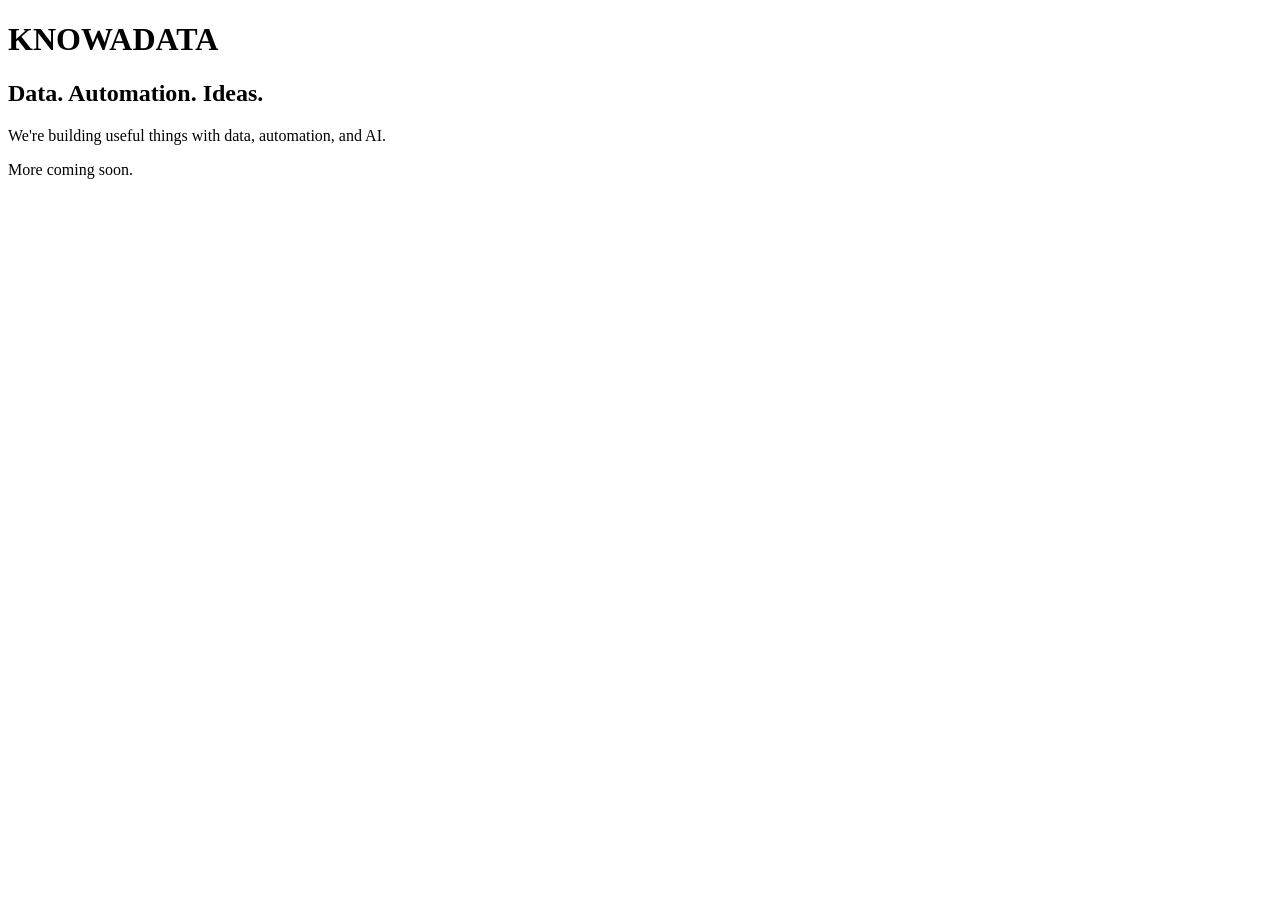
==== index.html @ 304e1655 "Add initial Knowadata homepage" ====
<!DOCTYPE html>
<html lang="en">
<head>
    <meta charset="UTF-8">
    <meta name="viewport" content="width=device-width, initial-scale=1.0">
    <title>Knowadata</title>
</head>

<body>
    <h1>KNOWADATA</h1>

    <h2>Data. Automation. Ideas.</h2>

    <p>
        We're building useful things with data, automation, and AI.
    </p>

    <p>
        More coming soon.
    </p>
</body>
</html>
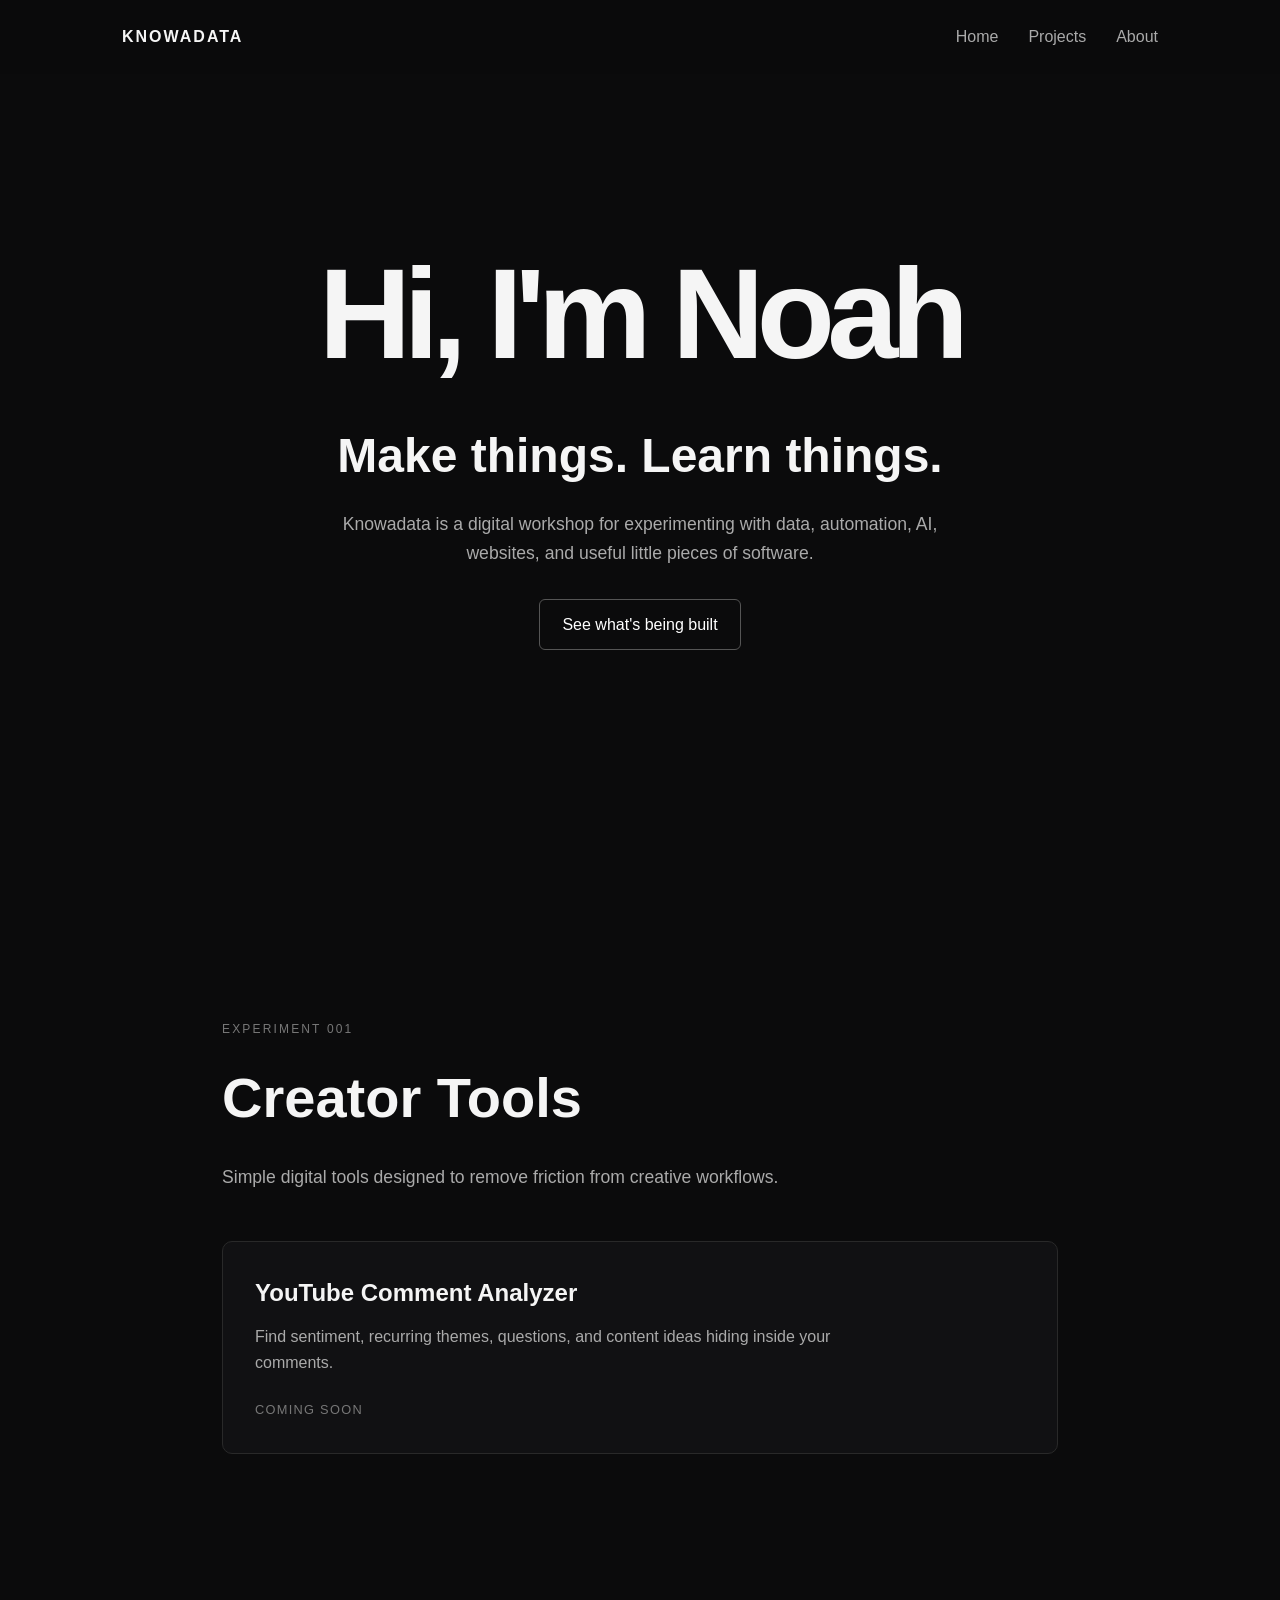
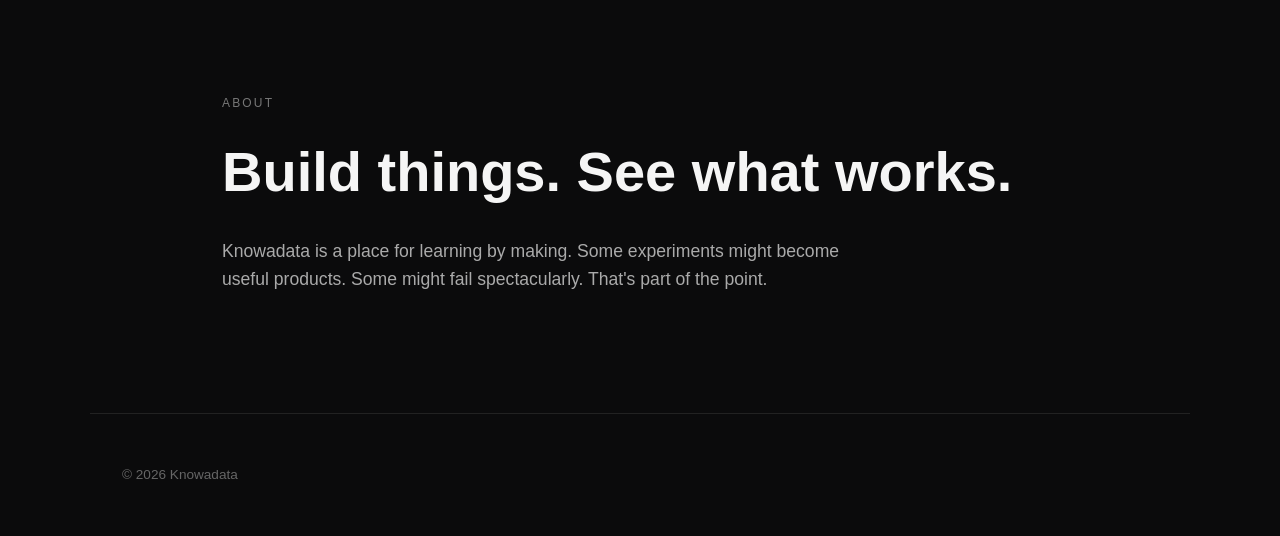
==== commit 94c2d883: "Build animated Knowadata homepage" ====
--- a/index.html
+++ b/index.html
@@ -1,22 +1,108 @@
 <!DOCTYPE html>
 <html lang="en">
+
 <head>
     <meta charset="UTF-8">
     <meta name="viewport" content="width=device-width, initial-scale=1.0">
+
     <title>Knowadata</title>
+
+    <link rel="stylesheet" href="styles.css">
 </head>
 
 <body>
-    <h1>KNOWADATA</h1>
 
-    <h2>Data. Automation. Ideas.</h2>
+    <header>
+        <nav>
+            <div class="logo">KNOWADATA</div>
 
-    <p>
-        We're building useful things with data, automation, and AI.
-    </p>
+            <div class="nav-links">
+                <a href="#home">Home</a>
+                <a href="#projects">Projects</a>
+                <a href="#about">About</a>
+            </div>
+        </nav>
+    </header>
 
-    <p>
-        More coming soon.
-    </p>
+
+    <main>
+
+        <!-- HERO -->
+        <section id="home" class="hero">
+
+	    <div class="brand-animation" aria-label="Knowadata">
+	        DATA
+	    </div>
+
+            <h1>Make things. Learn things.</h1>
+
+            <p class="hero-text">
+                Knowadata is a digital workshop for experimenting with
+                data, automation, AI, websites, and useful little pieces
+                of software.
+            </p>
+
+            <a class="button" href="#projects">
+                See what's being built
+            </a>
+
+        </section>
+
+
+        <!-- PROJECTS -->
+        <section id="projects" class="section">
+
+            <p class="eyebrow">EXPERIMENT 001</p>
+
+            <h2>Creator Tools</h2>
+
+            <p>
+                Simple digital tools designed to remove friction
+                from creative workflows.
+            </p>
+
+            <div class="project-card">
+
+                <h3>YouTube Comment Analyzer</h3>
+
+                <p>
+                    Find sentiment, recurring themes, questions,
+                    and content ideas hiding inside your comments.
+                </p>
+
+                <span>Coming soon</span>
+
+            </div>
+
+        </section>
+
+
+        <!-- ABOUT -->
+        <section id="about" class="section">
+
+            <p class="eyebrow">ABOUT</p>
+
+            <h2>Build things. See what works.</h2>
+
+            <p>
+                Knowadata is a place for learning by making.
+                Some experiments might become useful products.
+                Some might fail spectacularly.
+                That's part of the point.
+            </p>
+
+        </section>
+
+    </main>
+
+
+    <footer>
+        <p>© 2026 Knowadata</p>
+    </footer>
+
+
+    <script src="script.js"></script>
+
 </body>
+
 </html>
--- a/styles.css
+++ b/styles.css
@@ -0,0 +1,243 @@
+/* ------------------------------
+   KNOWADATA
+   Base styles
+------------------------------ */
+
+* {
+    box-sizing: border-box;
+    margin: 0;
+    padding: 0;
+}
+
+html {
+    scroll-behavior: smooth;
+}
+
+body {
+    background: #0b0b0c;
+    color: #f5f5f5;
+    font-family: Arial, Helvetica, sans-serif;
+    line-height: 1.6;
+}
+
+
+/* NAVIGATION */
+
+header {
+    position: fixed;
+    top: 0;
+    width: 100%;
+    background: rgba(11, 11, 12, 0.9);
+    z-index: 100;
+}
+
+nav {
+    max-width: 1100px;
+    margin: auto;
+    padding: 24px 32px;
+
+    display: flex;
+    justify-content: space-between;
+    align-items: center;
+}
+
+.logo {
+    font-weight: 700;
+    letter-spacing: 2px;
+}
+
+.nav-links {
+    display: flex;
+    gap: 30px;
+}
+
+.nav-links a {
+    color: #aaa;
+    text-decoration: none;
+    transition: color 0.2s ease;
+}
+
+.nav-links a:hover {
+    color: #fff;
+}
+
+
+/* HERO */
+
+.hero {
+    min-height: 100vh;
+
+    display: flex;
+    flex-direction: column;
+    justify-content: center;
+    align-items: center;
+
+    padding: 120px 32px;
+    text-align: center;
+}
+
+.brand-animation {
+    display: flex;
+    align-items: center;
+    justify-content: center;
+
+    font-size: clamp(3rem, 10vw, 8rem);
+    font-weight: 800;
+    letter-spacing: -0.06em;
+    line-height: 1;
+
+    margin-bottom: 40px;
+}
+
+#brand-a {
+    margin: 0 0.08em;
+}
+
+.brand-animation {
+    opacity: 0;
+    transform: translateY(8px);
+
+    transition:
+        opacity 0.18s ease,
+        transform 0.18s ease;
+}
+
+.brand-animation.show {
+    opacity: 1;
+    transform: translateY(0);
+}
+
+.hero h1 {
+    font-size: clamp(1.8rem, 4vw, 3rem);
+    margin-bottom: 16px;
+}
+
+.hero-text {
+    max-width: 650px;
+    color: #aaa;
+    font-size: 1.1rem;
+}
+
+.button {
+    display: inline-block;
+
+    margin-top: 32px;
+    padding: 12px 22px;
+
+    border: 1px solid #555;
+    border-radius: 6px;
+
+    color: #fff;
+    text-decoration: none;
+
+    transition:
+        background 0.2s ease,
+        border-color 0.2s ease;
+}
+
+.button:hover {
+    background: #1c1c1e;
+    border-color: #888;
+}
+
+
+/* CONTENT SECTIONS */
+
+.section {
+    max-width: 900px;
+    margin: auto;
+    padding: 120px 32px;
+}
+
+.section h2 {
+    font-size: clamp(2rem, 5vw, 3.5rem);
+    margin-bottom: 20px;
+}
+
+.section > p:not(.eyebrow) {
+    max-width: 650px;
+    color: #aaa;
+    font-size: 1.1rem;
+}
+
+.eyebrow {
+    color: #777;
+    font-size: 0.75rem;
+    letter-spacing: 0.18em;
+    margin-bottom: 14px;
+}
+
+
+/* PROJECT CARD */
+
+.project-card {
+    margin-top: 50px;
+    padding: 32px;
+
+    border: 1px solid #292929;
+    border-radius: 10px;
+
+    background: #111113;
+}
+
+.project-card h3 {
+    font-size: 1.5rem;
+    margin-bottom: 12px;
+}
+
+.project-card p {
+    color: #aaa;
+    max-width: 600px;
+}
+
+.project-card span {
+    display: inline-block;
+    margin-top: 24px;
+
+    color: #777;
+    font-size: 0.8rem;
+    letter-spacing: 0.1em;
+    text-transform: uppercase;
+}
+
+
+/* FOOTER */
+
+footer {
+    max-width: 1100px;
+    margin: auto;
+
+    padding: 50px 32px;
+
+    border-top: 1px solid #222;
+
+    color: #666;
+    font-size: 0.85rem;
+}
+
+
+/* MOBILE */
+
+@media (max-width: 600px) {
+
+    nav {
+        padding: 20px;
+    }
+
+    .nav-links {
+        gap: 15px;
+    }
+
+    .nav-links a {
+        font-size: 0.85rem;
+    }
+
+    .hero {
+        padding-left: 20px;
+        padding-right: 20px;
+    }
+
+    .section {
+        padding: 90px 20px;
+    }
+}
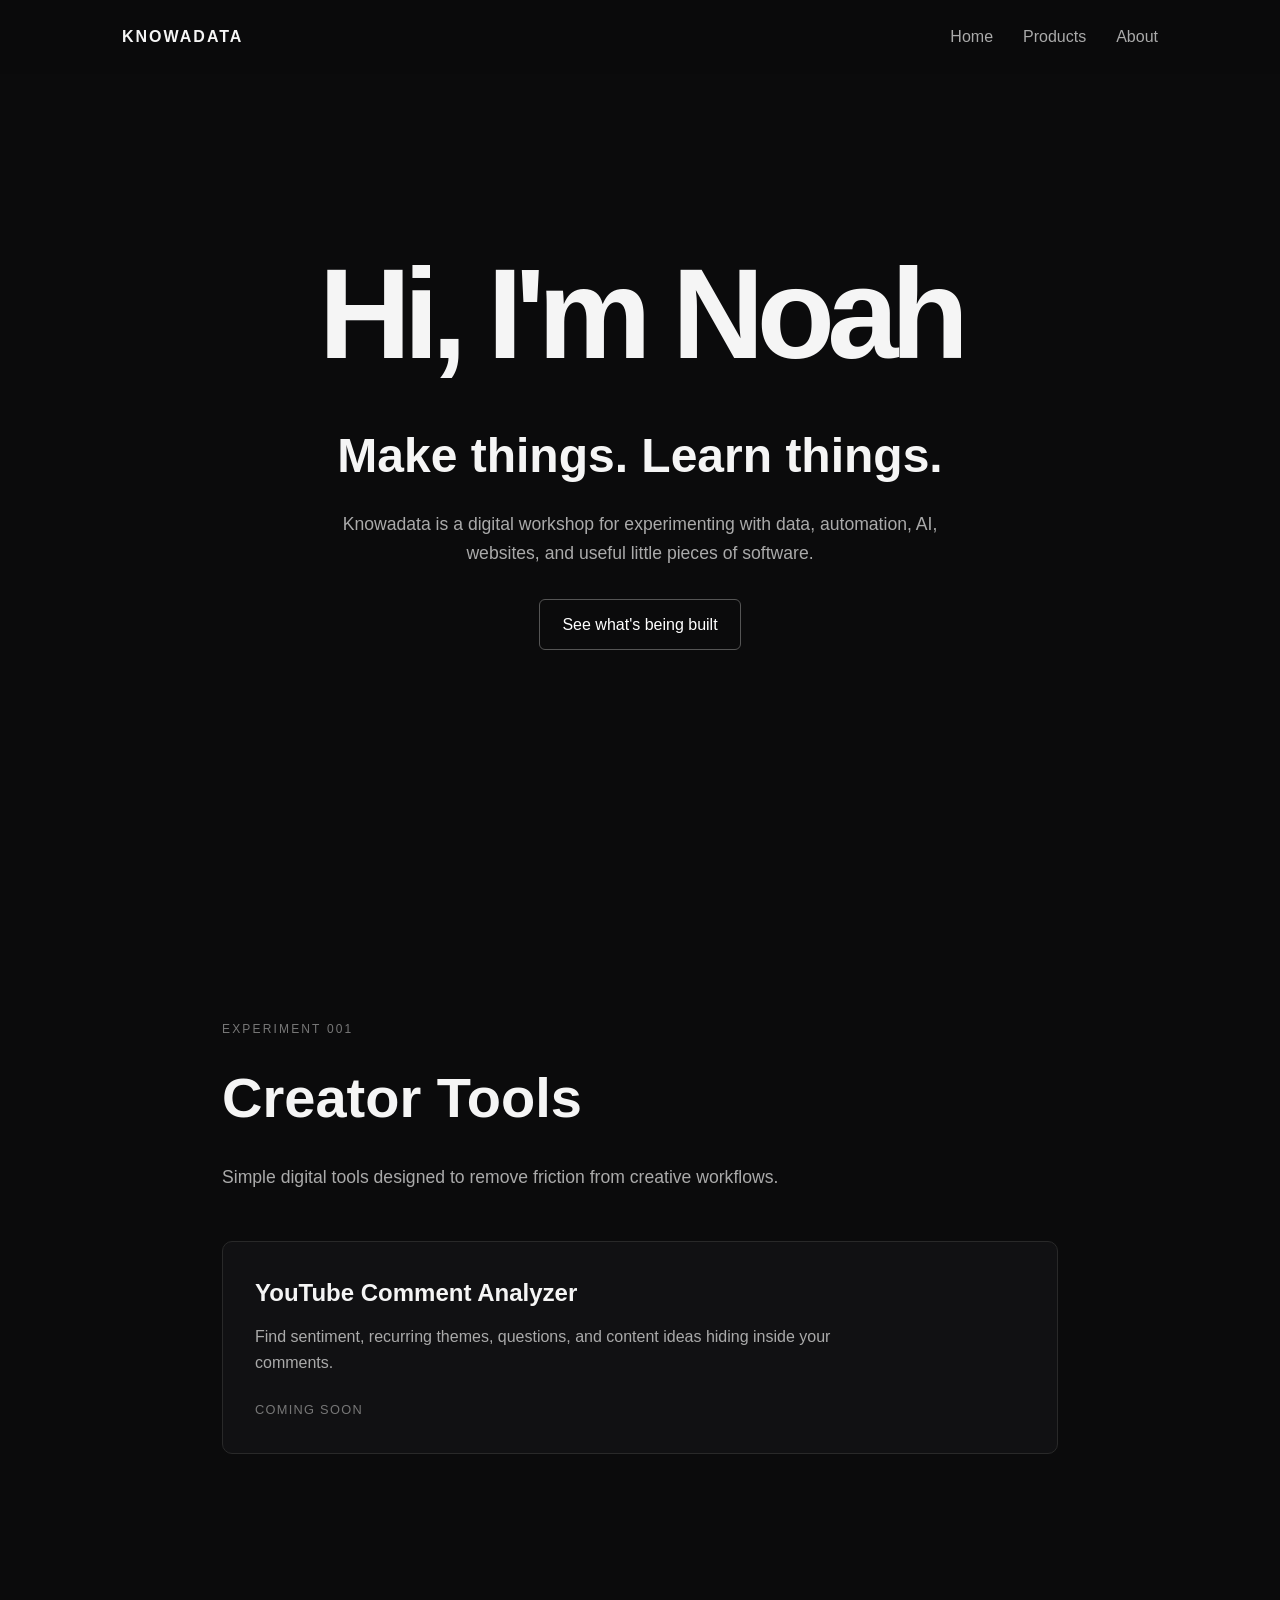
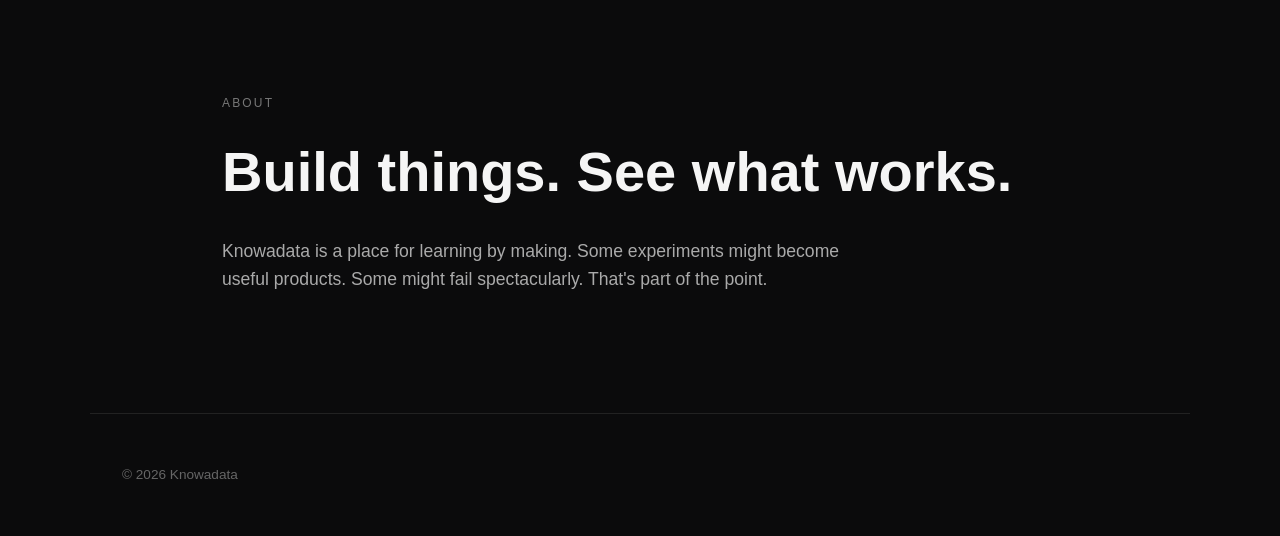
==== commit 6e84f6ef: "Add products page and YouTube Comment Analyzer" ====
--- a/index.html
+++ b/index.html
@@ -18,7 +18,7 @@
 
             <div class="nav-links">
                 <a href="#home">Home</a>
-                <a href="#projects">Projects</a>
+                <a href="products.html">Products</a>
                 <a href="#about">About</a>
             </div>
         </nav>
--- a/styles.css
+++ b/styles.css
@@ -240,4 +240,222 @@
     .section {
         padding: 90px 20px;
     }
-}+}
+
+/* ------------------------------
+   PRODUCTS
+------------------------------ */
+
+.logo a {
+    color: inherit;
+    text-decoration: none;
+}
+
+.page-header {
+    max-width: 900px;
+    margin: auto;
+    padding: 180px 32px 70px;
+}
+
+.page-header h1 {
+    font-size: clamp(3rem, 8vw, 6rem);
+    line-height: 1;
+    margin-bottom: 24px;
+}
+
+.page-header > p:not(.eyebrow) {
+    color: #aaa;
+    font-size: 1.2rem;
+}
+
+.products-grid {
+    max-width: 900px;
+    margin: auto;
+    padding: 20px 32px 140px;
+}
+
+.product-card {
+    padding: 40px;
+
+    background: #111113;
+    border: 1px solid #292929;
+    border-radius: 12px;
+}
+
+.product-card h2 {
+    font-size: 2rem;
+    margin-bottom: 16px;
+}
+
+.product-card > p:not(.eyebrow) {
+    max-width: 600px;
+    color: #aaa;
+}
+
+.product-card ul {
+    margin: 28px 0 10px 20px;
+    color: #aaa;
+}
+
+.product-card li {
+    margin-bottom: 7px;
+}
+
+
+/* ------------------------------
+   YOUTUBE COMMENT ANALYZER
+------------------------------ */
+
+.tool-header {
+    max-width: 900px;
+    margin: auto;
+    padding: 180px 32px 50px;
+}
+
+.tool-header h1 {
+    font-size: clamp(2.5rem, 7vw, 5rem);
+    line-height: 1.05;
+    margin-bottom: 24px;
+}
+
+.tool-intro {
+    max-width: 650px;
+    color: #aaa;
+    font-size: 1.2rem;
+}
+
+.analyzer {
+    max-width: 900px;
+    margin: auto;
+    padding: 30px 32px 140px;
+}
+
+.analyzer label {
+    display: block;
+    margin-bottom: 10px;
+    font-size: 0.9rem;
+    color: #aaa;
+}
+
+.analyzer-input {
+    display: flex;
+    gap: 10px;
+}
+
+.analyzer-input input {
+    flex: 1;
+
+    padding: 16px 18px;
+
+    background: #111113;
+    color: #fff;
+
+    border: 1px solid #333;
+    border-radius: 7px;
+
+    font-size: 1rem;
+}
+
+.analyzer-input input:focus {
+    outline: none;
+    border-color: #777;
+}
+
+.analyzer-input button {
+    padding: 16px 24px;
+
+    background: #f5f5f5;
+    color: #111;
+
+    border: 0;
+    border-radius: 7px;
+
+    font-size: 0.95rem;
+    font-weight: 600;
+
+    cursor: pointer;
+}
+
+.analyzer-input button:hover {
+    background: #ddd;
+}
+
+.beta-note {
+    margin-top: 12px;
+    color: #666;
+    font-size: 0.8rem;
+}
+
+
+/* RESULTS */
+
+.results {
+    margin-top: 80px;
+}
+
+.hidden {
+    display: none;
+}
+
+.results h2 {
+    font-size: 2rem;
+    margin-bottom: 30px;
+}
+
+.result-grid {
+    display: grid;
+    grid-template-columns: repeat(2, 1fr);
+    gap: 16px;
+
+    margin-bottom: 50px;
+}
+
+.result-card {
+    padding: 28px;
+
+    background: #111113;
+    border: 1px solid #292929;
+    border-radius: 10px;
+}
+
+.result-card span {
+    display: block;
+
+    color: #666;
+    font-size: 0.7rem;
+    letter-spacing: 0.12em;
+
+    margin-bottom: 10px;
+}
+
+.result-card strong {
+    font-size: 2rem;
+}
+
+.analysis-section {
+    padding: 35px 0;
+    border-top: 1px solid #222;
+}
+
+.analysis-section h3 {
+    margin-bottom: 15px;
+}
+
+.analysis-section p {
+    color: #888;
+}
+
+
+/* MOBILE */
+
+@media (max-width: 600px) {
+
+    .analyzer-input {
+        flex-direction: column;
+    }
+
+    .result-grid {
+        grid-template-columns: 1fr;
+    }
+}
+
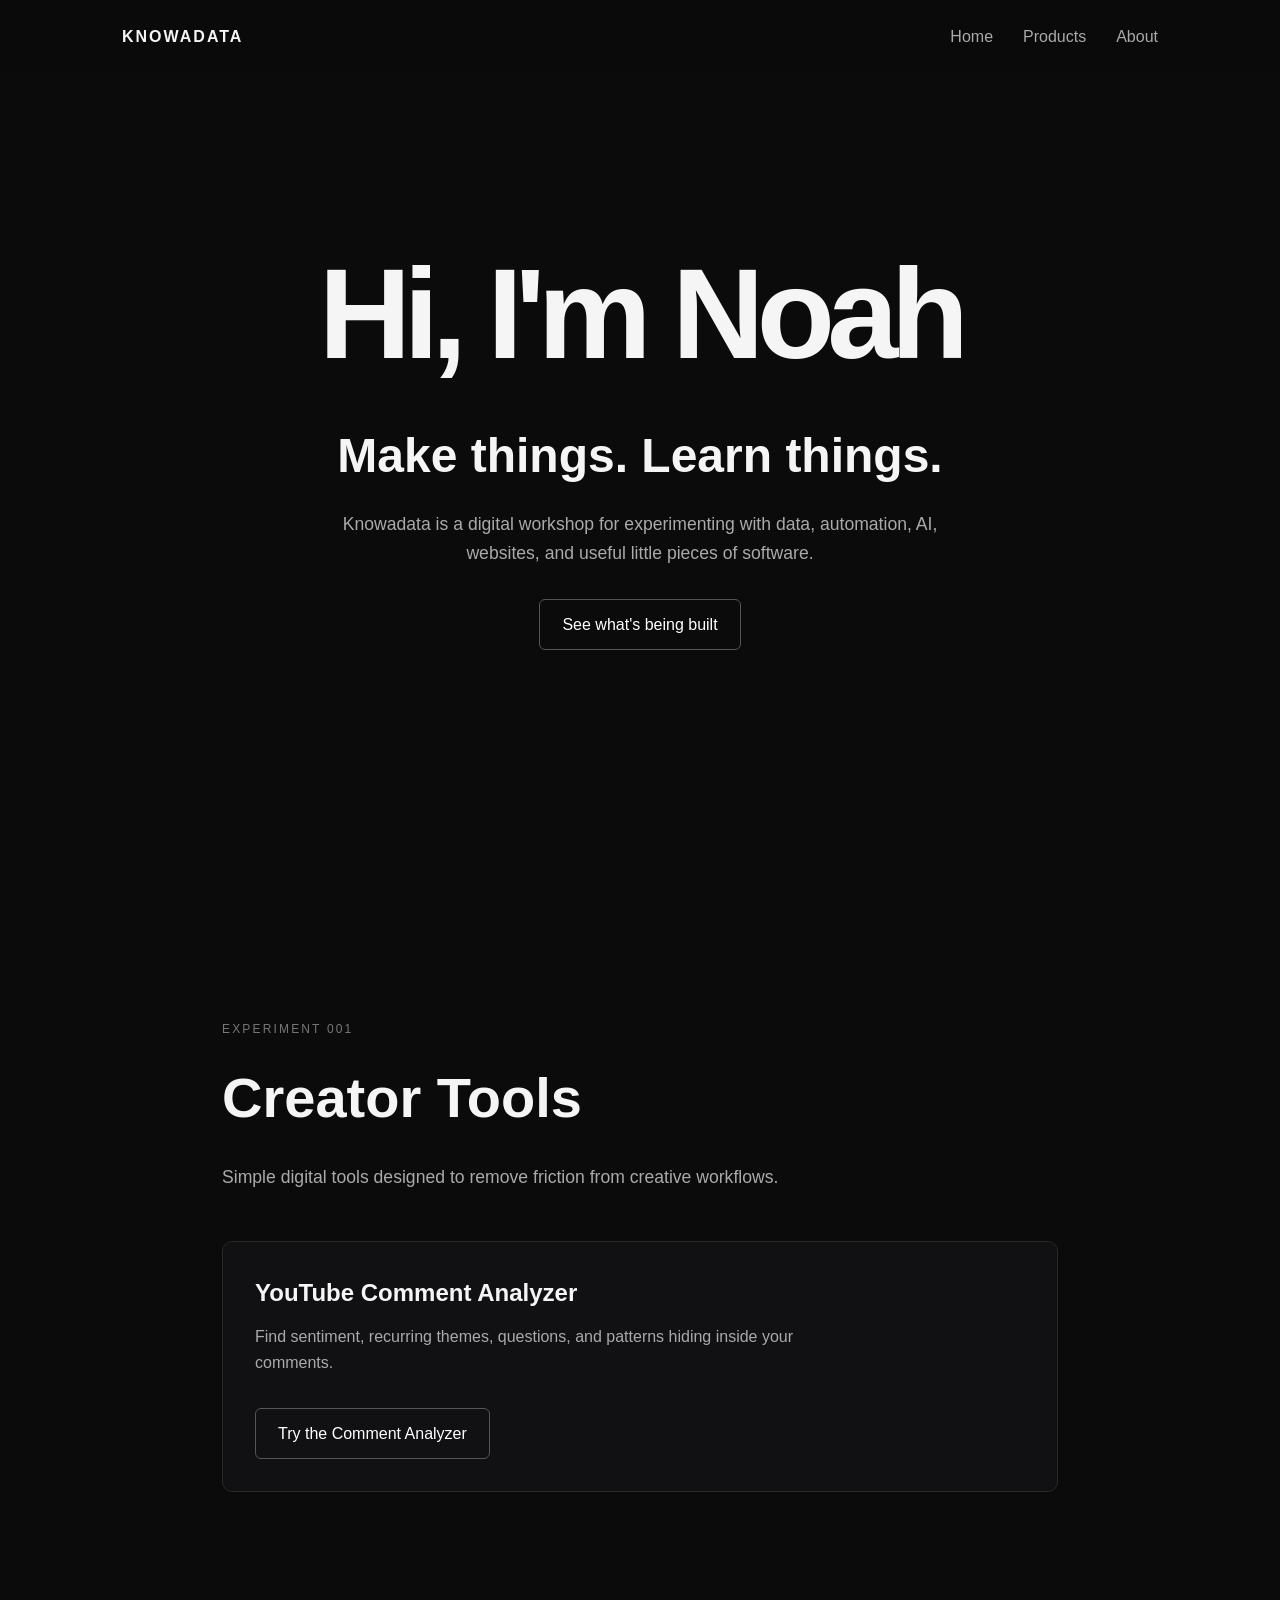
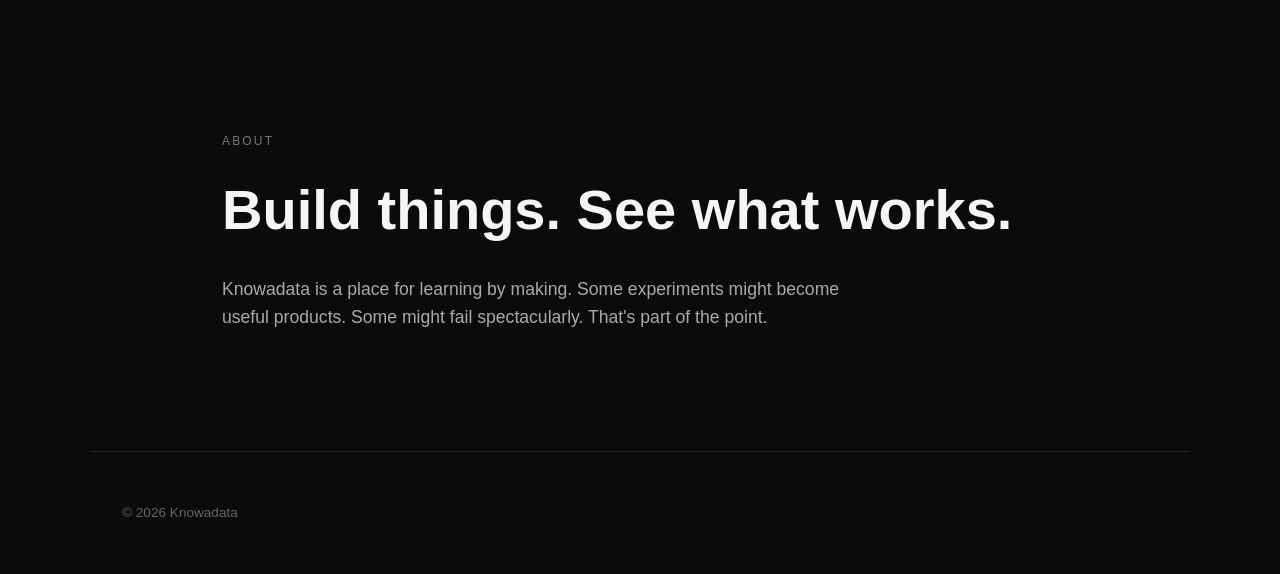
==== commit 960db3e8: "Updated home page to be more of a products funnel" ====
--- a/index.html
+++ b/index.html
@@ -63,14 +63,17 @@
 
             <div class="project-card">
 
-                <h3>YouTube Comment Analyzer</h3>
+	
+		<h3>YouTube Comment Analyzer</h3>
 
-                <p>
-                    Find sentiment, recurring themes, questions,
-                    and content ideas hiding inside your comments.
-                </p>
+		<p>
+	            Find sentiment, recurring themes, questions,
+	            and patterns hiding inside your comments.
+	        </p>
 
-                <span>Coming soon</span>
+	        <a class="button" href="youtube-comments.html">
+	            Try the Comment Analyzer
+	        </a>
 
             </div>
 
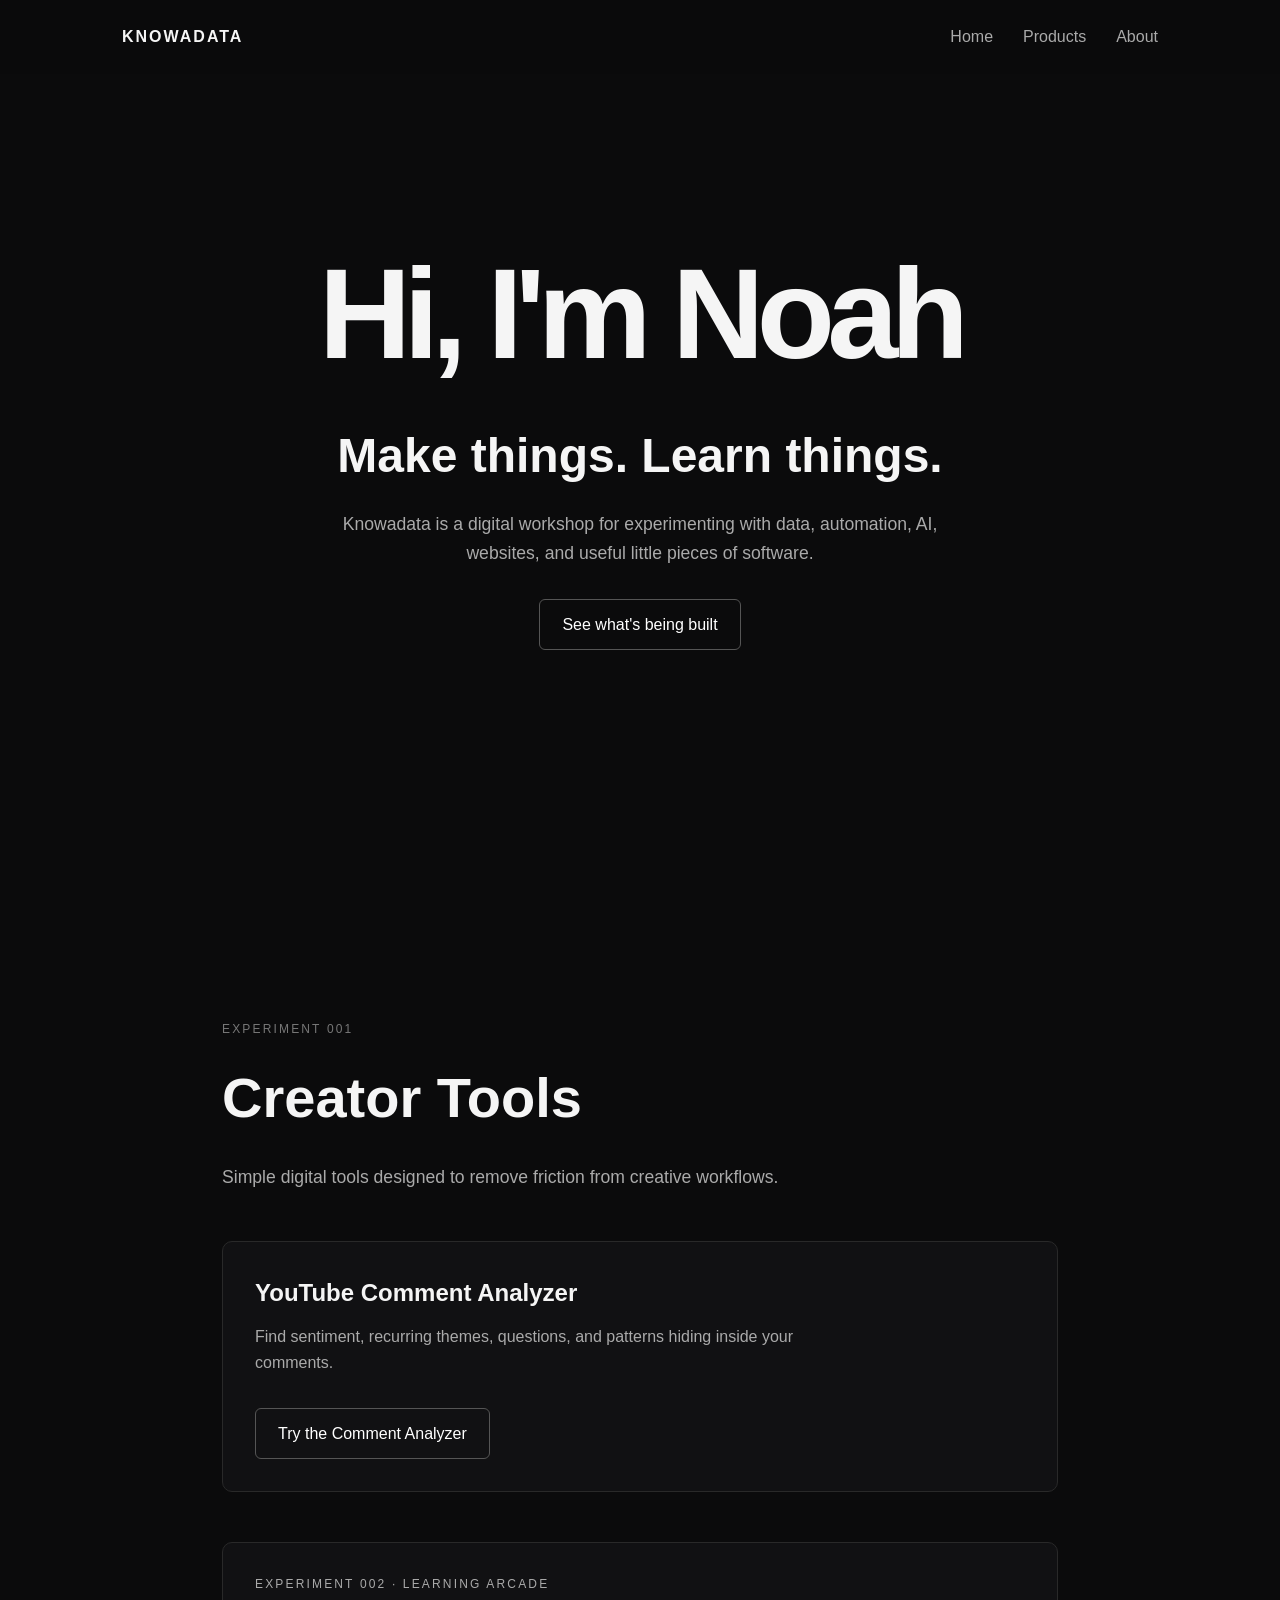
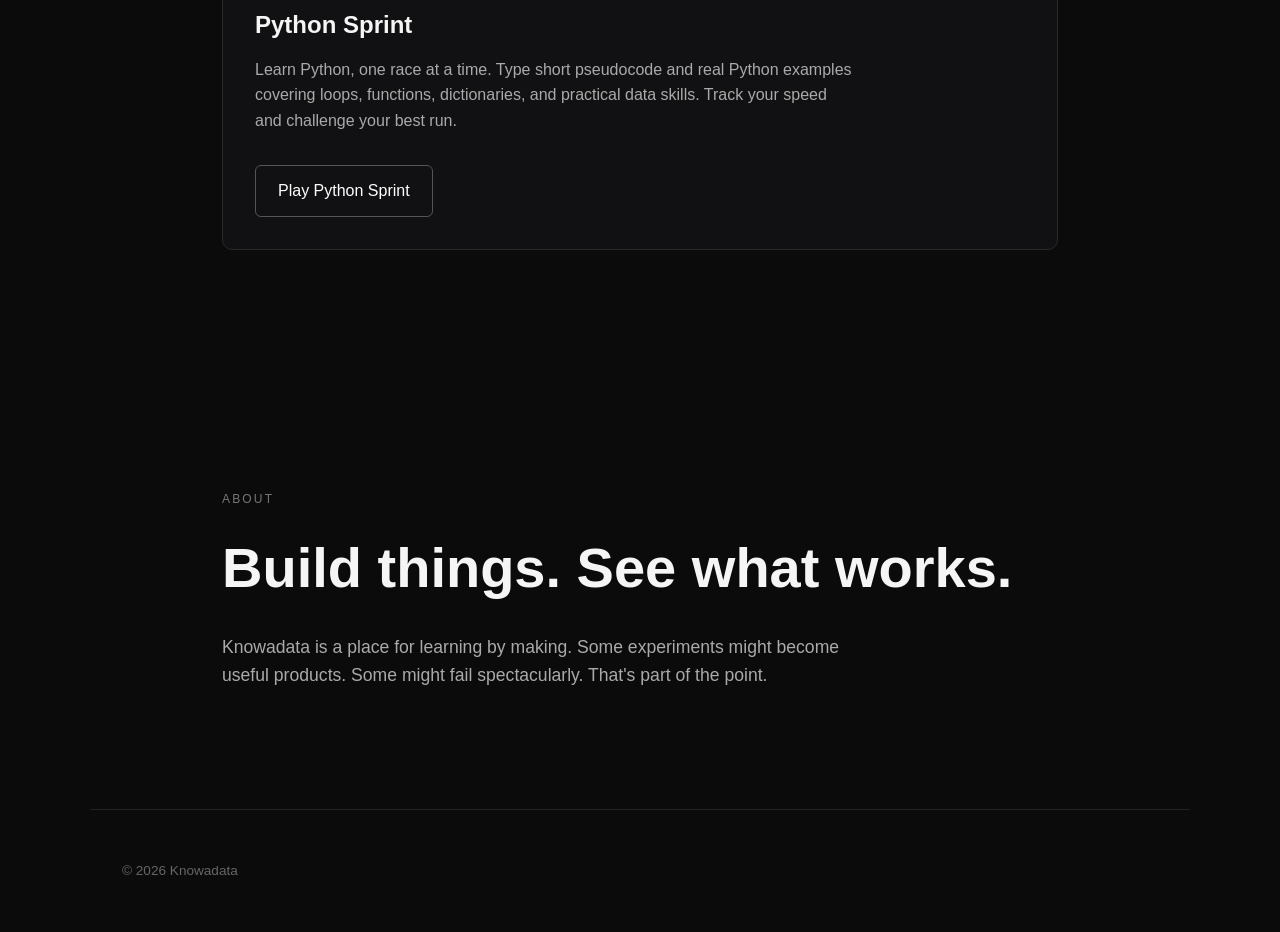
==== commit 4c6d5687: "Add files via upload" ====
--- a/index.html
+++ b/index.html
@@ -77,6 +77,12 @@
 
             </div>
 
+            <div class="project-card">
+                <p class="eyebrow">EXPERIMENT 002 · LEARNING ARCADE</p>
+                <h3>Python Sprint</h3>
+                <p>Learn Python, one race at a time. Type short pseudocode and real Python examples covering loops, functions, dictionaries, and practical data skills. Track your speed and challenge your best run.</p>
+                <a class="button" href="arcade/python-sprint/">Play Python Sprint</a>
+            </div>
         </section>
 
 
--- a/styles.css
+++ b/styles.css
@@ -459,3 +459,7 @@
     }
 }
 
+
+/* Spacing for multiple workbench cards */
+.products-grid { display: grid; gap: 24px; }
+.project-card .eyebrow { margin-bottom: 12px; }
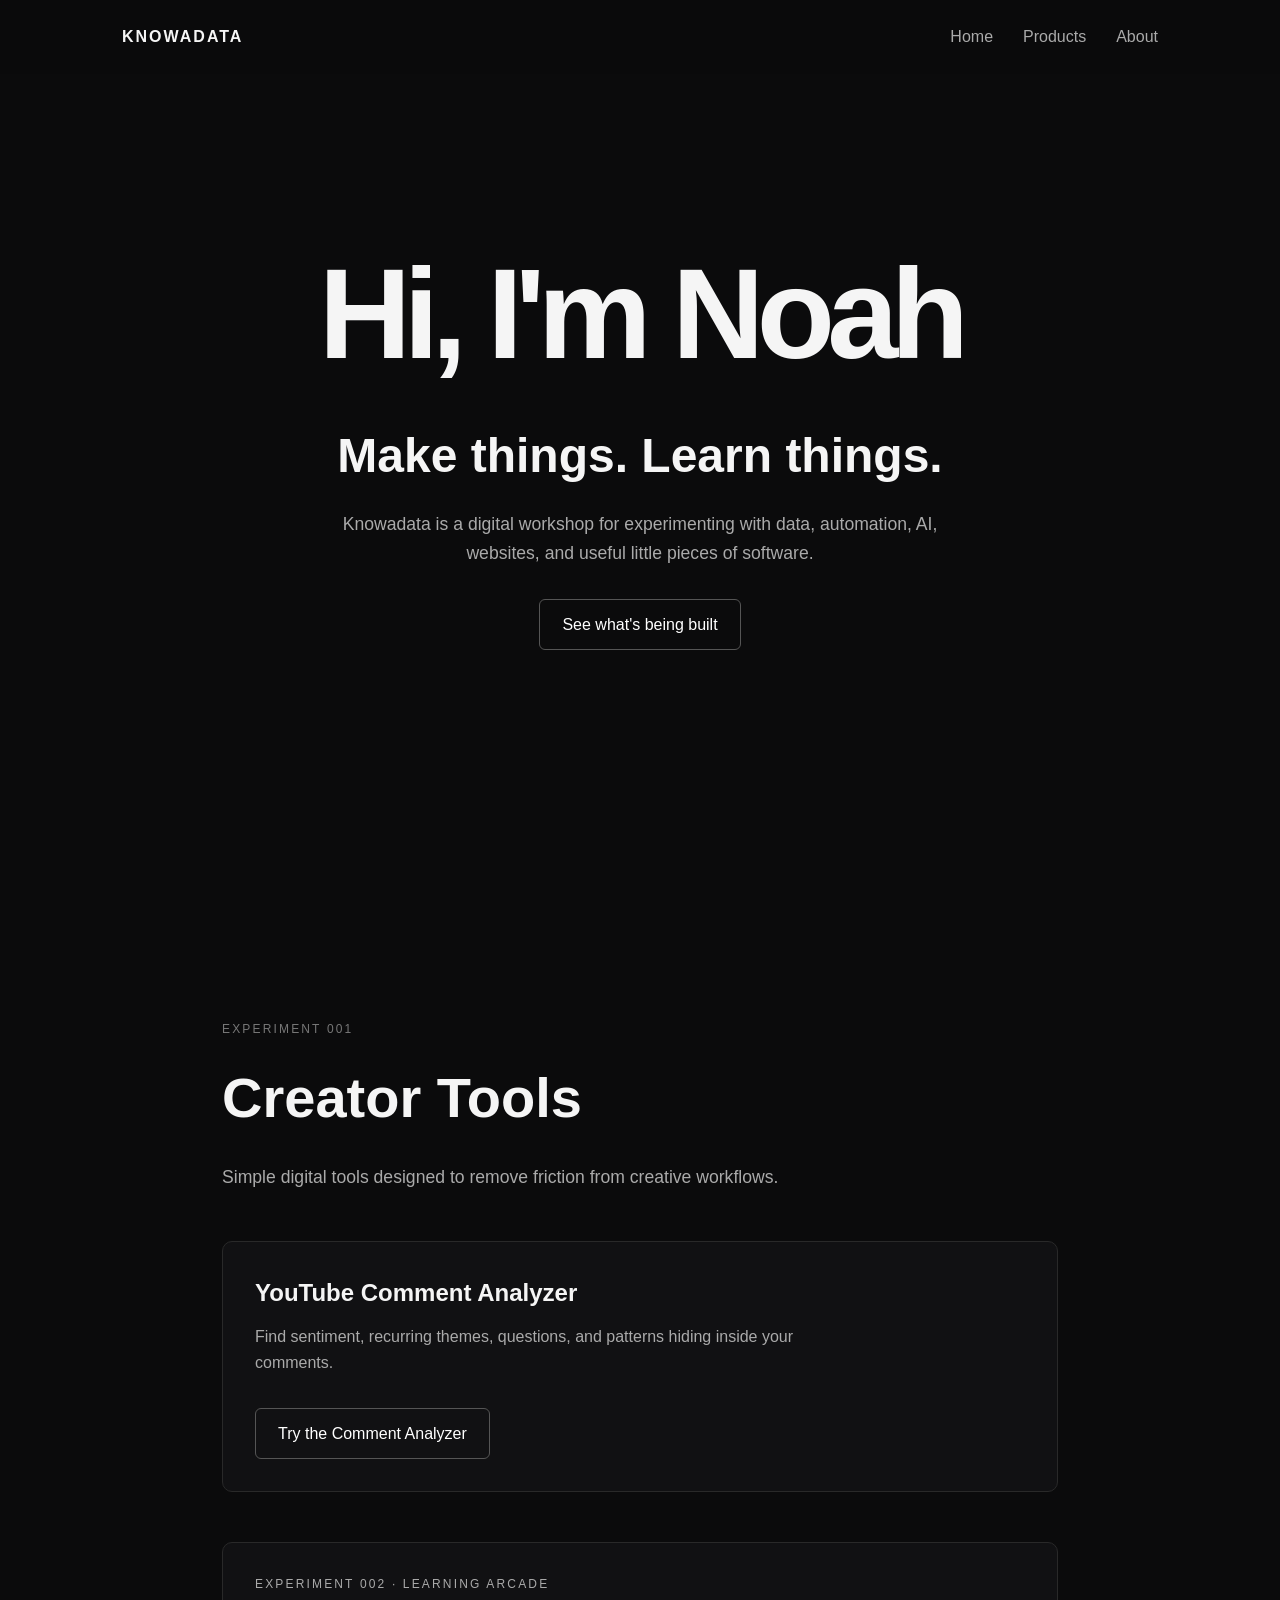
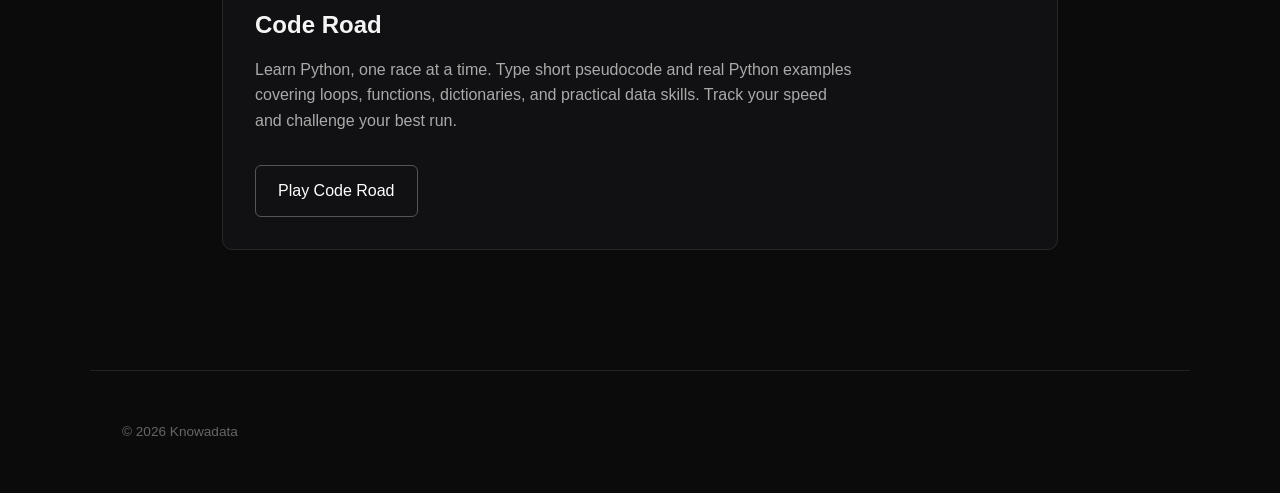
==== commit e60870fc: "Add files via upload" ====
--- a/index.html
+++ b/index.html
@@ -14,12 +14,12 @@
 
     <header>
         <nav>
-            <div class="logo">KNOWADATA</div>
+            <div class="logo"><a href="index.html">KNOWADATA</a></div>
 
             <div class="nav-links">
                 <a href="#home">Home</a>
                 <a href="products.html">Products</a>
-                <a href="#about">About</a>
+                <a href="about.html">About</a>
             </div>
         </nav>
     </header>
@@ -79,27 +79,10 @@
 
             <div class="project-card">
                 <p class="eyebrow">EXPERIMENT 002 · LEARNING ARCADE</p>
-                <h3>Python Sprint</h3>
+                <h3>Code Road</h3>
                 <p>Learn Python, one race at a time. Type short pseudocode and real Python examples covering loops, functions, dictionaries, and practical data skills. Track your speed and challenge your best run.</p>
-                <a class="button" href="arcade/python-sprint/">Play Python Sprint</a>
+                <a class="button" href="arcade/code-road/">Play Code Road</a>
             </div>
-        </section>
-
-
-        <!-- ABOUT -->
-        <section id="about" class="section">
-
-            <p class="eyebrow">ABOUT</p>
-
-            <h2>Build things. See what works.</h2>
-
-            <p>
-                Knowadata is a place for learning by making.
-                Some experiments might become useful products.
-                Some might fail spectacularly.
-                That's part of the point.
-            </p>
-
         </section>
 
     </main>
--- a/styles.css
+++ b/styles.css
@@ -463,3 +463,8 @@
 /* Spacing for multiple workbench cards */
 .products-grid { display: grid; gap: 24px; }
 .project-card .eyebrow { margin-bottom: 12px; }
+
+/* Standalone About page */
+.about-content { max-width: 780px; }
+.about-content p { line-height: 1.75; margin-bottom: 1.2rem; }
+.nav-links a[aria-current="page"] { color: #fff; }
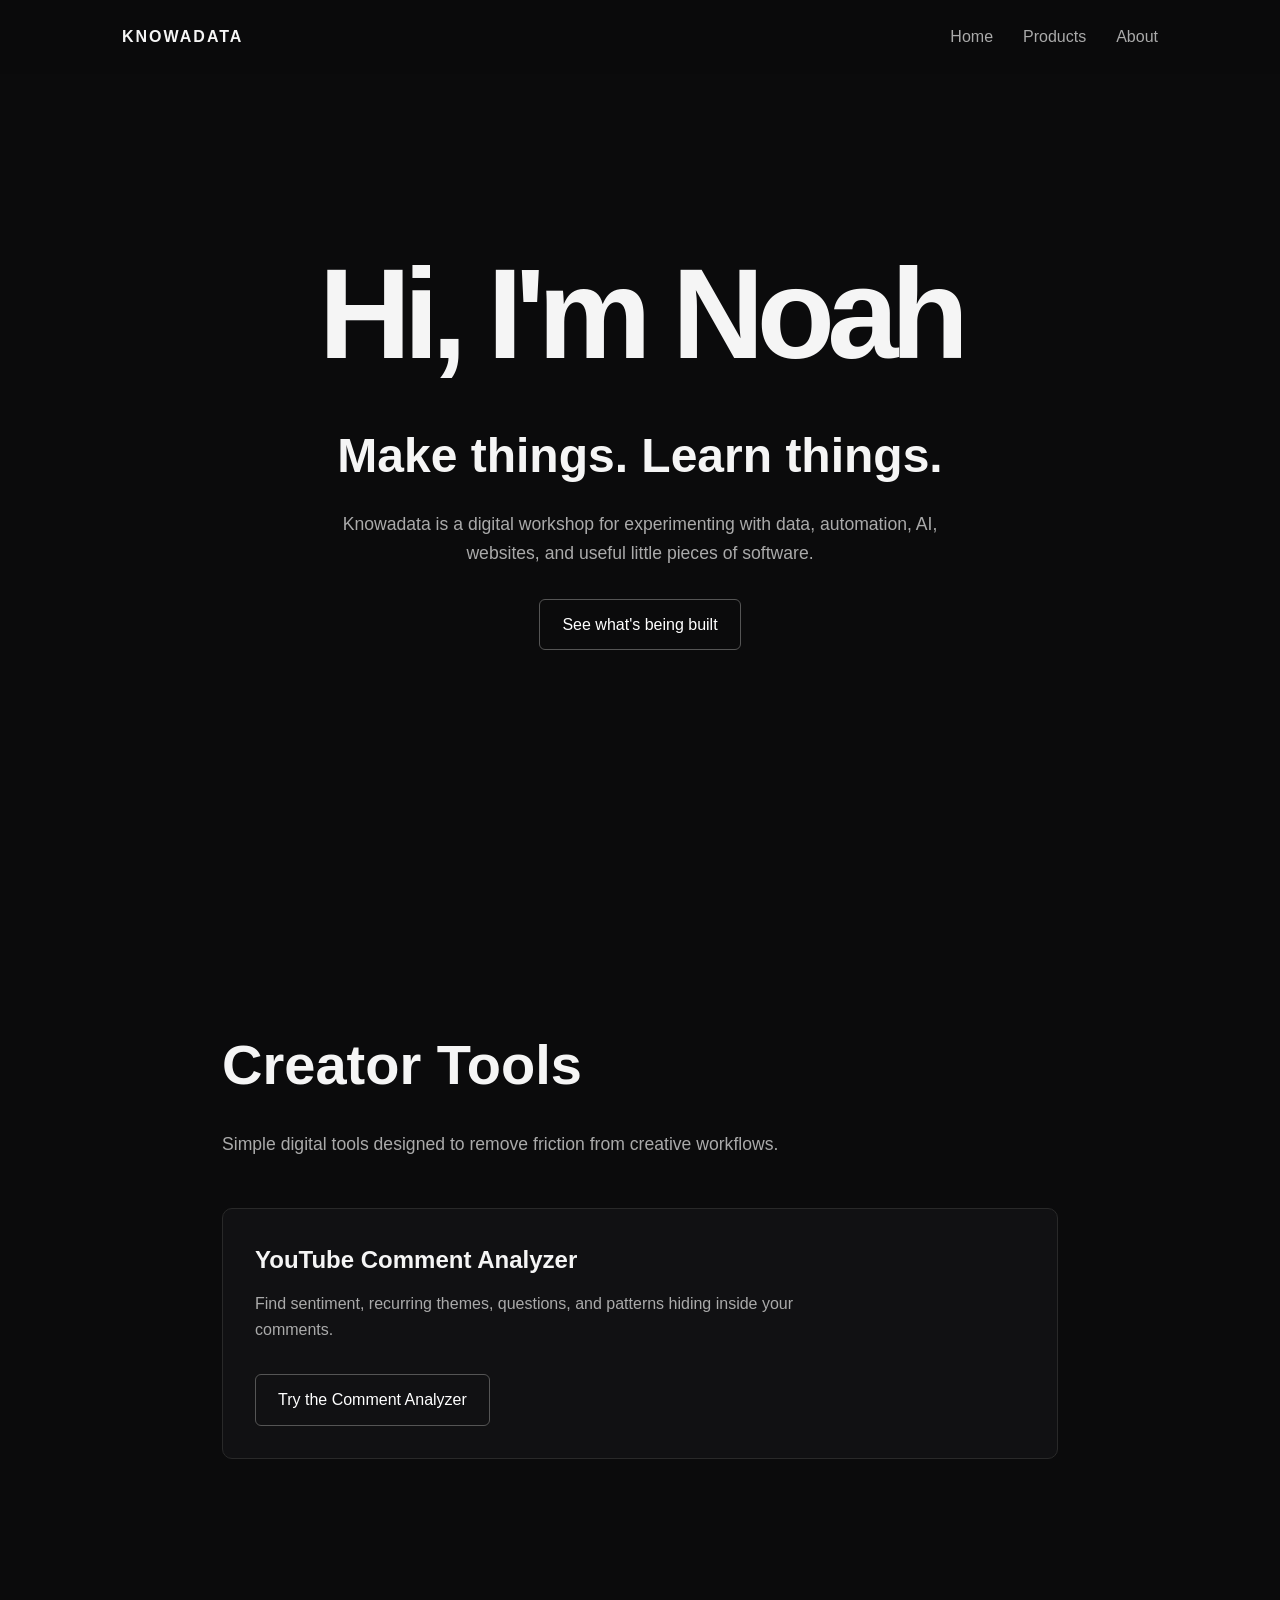
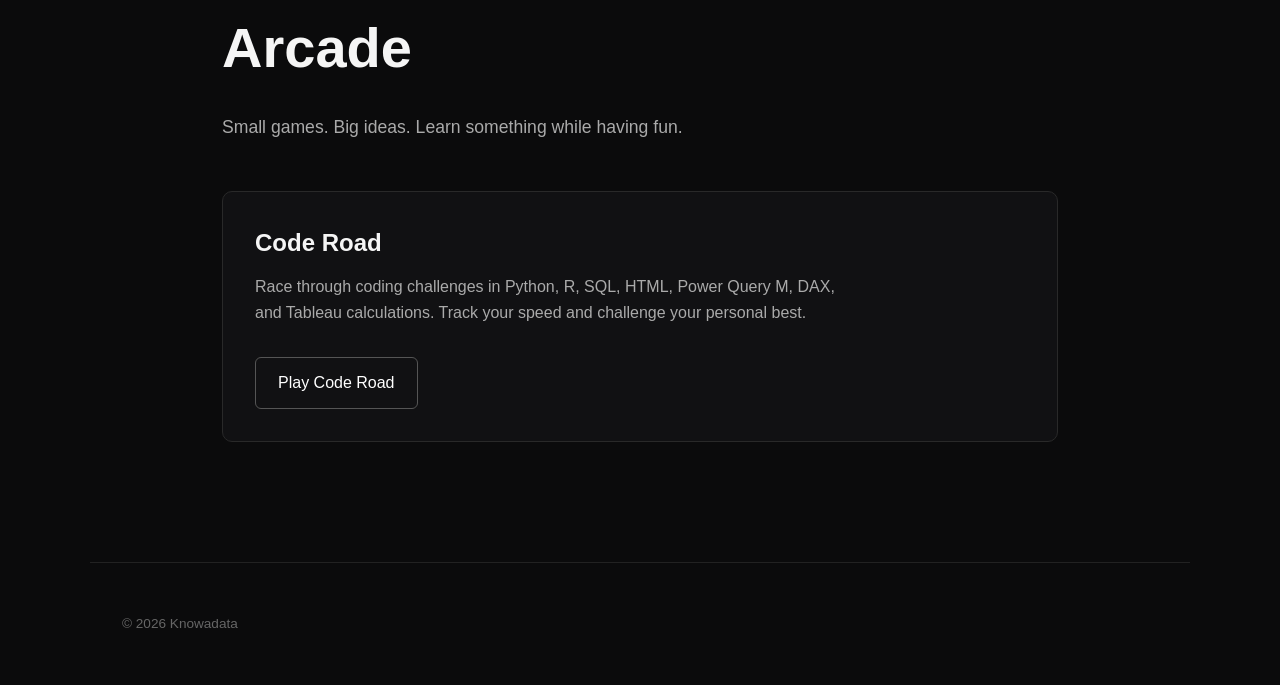
==== commit 1b849fc7: "Add files via upload" ====
--- a/index.html
+++ b/index.html
@@ -52,8 +52,6 @@
         <!-- PROJECTS -->
         <section id="projects" class="section">
 
-            <p class="eyebrow">EXPERIMENT 001</p>
-
             <h2>Creator Tools</h2>
 
             <p>
@@ -77,10 +75,16 @@
 
             </div>
 
+        </section>
+
+        <!-- ARCADE -->
+        <section id="arcade" class="section arcade-section">
+            <h2>Arcade</h2>
+            <p>Small games. Big ideas. Learn something while having fun.</p>
+
             <div class="project-card">
-                <p class="eyebrow">EXPERIMENT 002 · LEARNING ARCADE</p>
                 <h3>Code Road</h3>
-                <p>Learn Python, one race at a time. Type short pseudocode and real Python examples covering loops, functions, dictionaries, and practical data skills. Track your speed and challenge your best run.</p>
+                <p>Race through coding challenges in Python, R, SQL, HTML, Power Query M, DAX, and Tableau calculations. Track your speed and challenge your personal best.</p>
                 <a class="button" href="arcade/code-road/">Play Code Road</a>
             </div>
         </section>
--- a/styles.css
+++ b/styles.css
@@ -468,3 +468,10 @@
 .about-content { max-width: 780px; }
 .about-content p { line-height: 1.75; margin-bottom: 1.2rem; }
 .nav-links a[aria-current="page"] { color: #fff; }
+
+/* Matching Creator Tools and Arcade category headings */
+.products-category { max-width: 900px; margin: 0 auto; padding: 48px 32px 30px; }
+.category-heading { font-size: clamp(2rem, 5vw, 3.5rem); margin-bottom: 20px; }
+.category-description { max-width: 650px; color: #aaa; font-size: 1.1rem; }
+.products-category .product-card { margin-top: 48px; }
+.arcade-section { padding-top: 24px; }
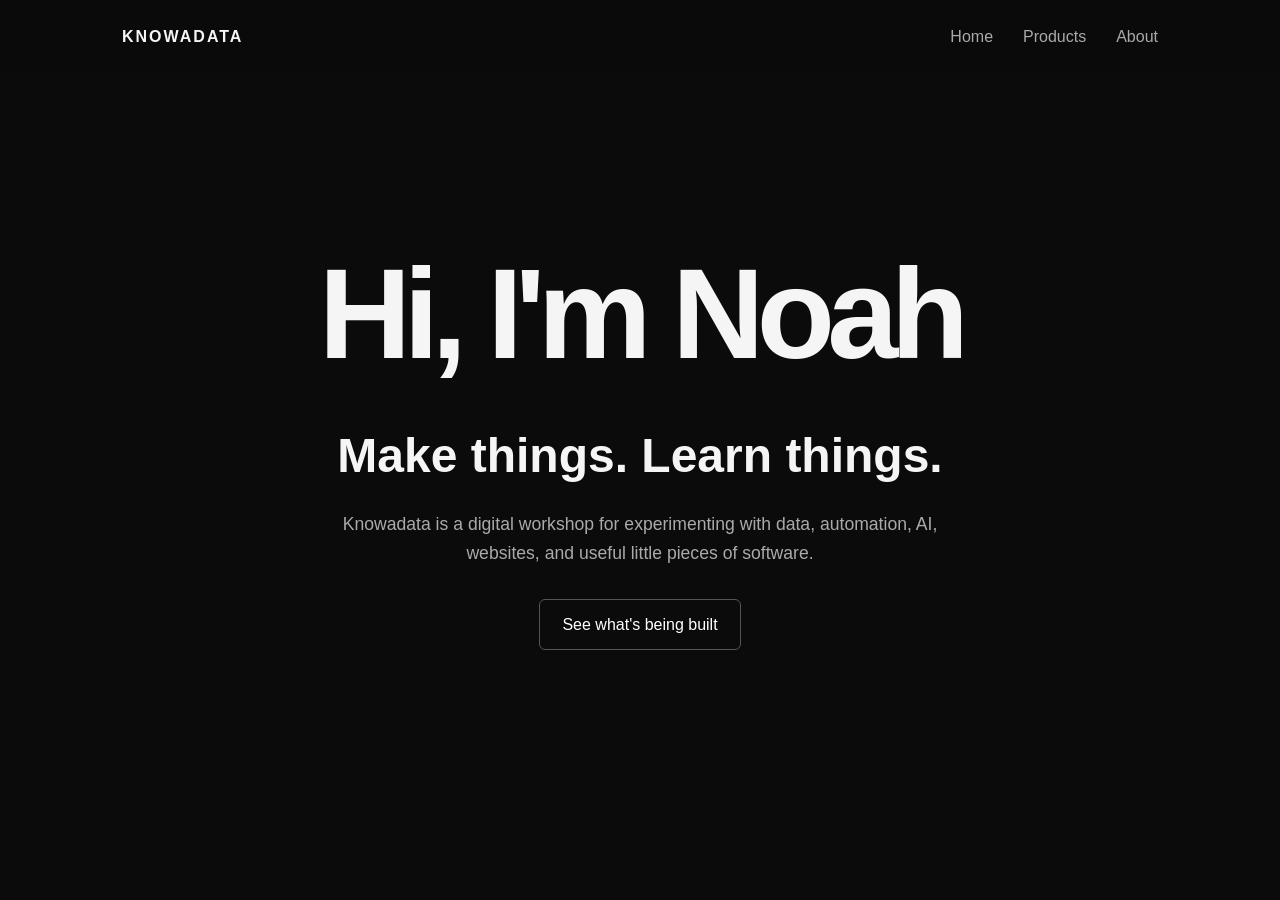
==== commit ce5e5802: "Add files via upload" ====
--- a/index.html
+++ b/index.html
@@ -5,7 +5,7 @@
     <meta charset="UTF-8">
     <meta name="viewport" content="width=device-width, initial-scale=1.0">
 
-    <title>Knowadata</title>
+    <title>KnowaData</title>
 
     <link rel="stylesheet" href="styles.css">
 </head>
@@ -42,59 +42,14 @@
                 of software.
             </p>
 
-            <a class="button" href="#projects">
+            <a class="button" href="products.html">
                 See what's being built
             </a>
 
         </section>
 
 
-        <!-- PROJECTS -->
-        <section id="projects" class="section">
-
-            <h2>Creator Tools</h2>
-
-            <p>
-                Simple digital tools designed to remove friction
-                from creative workflows.
-            </p>
-
-            <div class="project-card">
-
-	
-		<h3>YouTube Comment Analyzer</h3>
-
-		<p>
-	            Find sentiment, recurring themes, questions,
-	            and patterns hiding inside your comments.
-	        </p>
-
-	        <a class="button" href="youtube-comments.html">
-	            Try the Comment Analyzer
-	        </a>
-
-            </div>
-
-        </section>
-
-        <!-- ARCADE -->
-        <section id="arcade" class="section arcade-section">
-            <h2>Arcade</h2>
-            <p>Small games. Big ideas. Learn something while having fun.</p>
-
-            <div class="project-card">
-                <h3>Code Road</h3>
-                <p>Race through coding challenges in Python, R, SQL, HTML, Power Query M, DAX, and Tableau calculations. Track your speed and challenge your personal best.</p>
-                <a class="button" href="arcade/code-road/">Play Code Road</a>
-            </div>
-        </section>
-
     </main>
-
-
-    <footer>
-        <p>© 2026 Knowadata</p>
-    </footer>
 
 
     <script src="script.js"></script>
